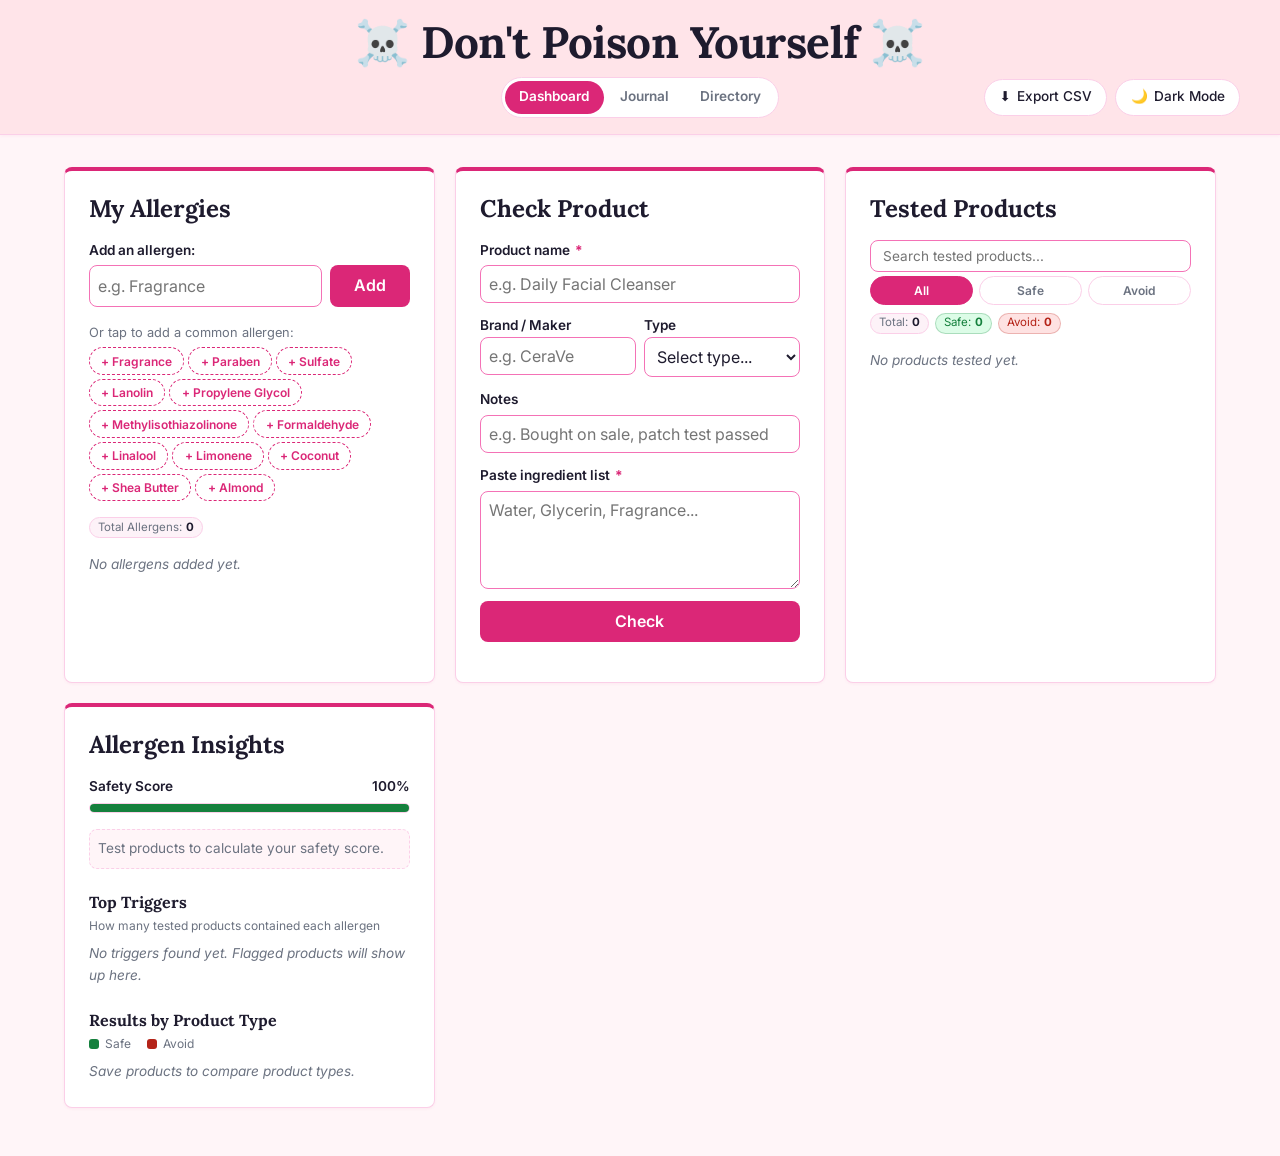
==== projects/project-zed/index.html @ 70ddedae "Added Project Zed to projects folder" ====
<!DOCTYPE html>
<html lang="en">
<head>
    <meta charset="UTF-8">
    <meta name="viewport" content="width=device-width, initial-scale=1.0">
    <title>☠️ Don't Poison Yourself ☠️ | Allergen Dashboard</title>
    <link rel="stylesheet" href="css/styles.css">
</head>
<body>
    <a href="#main-content" class="skip-link">Skip to content</a>

        <!-- Header & Navigation -->
    <header class="dashboard-header">
        <div class="header-content">
            <h1>
                <span aria-hidden="true">☠️</span> Don't Poison Yourself
                <span class="title-skull-end" aria-hidden="true">☠️</span>
            </h1>

            <div class="header-actions">
                <button type="button" id="export-btn" class="header-btn" aria-label="Export your data as a CSV file">
                    <span aria-hidden="true">⬇</span>
                    <span class="btn-text">Export CSV</span>
                </button>
                <button type="button" id="theme-toggle" class="header-btn" aria-label="Toggle dark mode">
                    <span class="show-when-light" aria-hidden="true">🌙</span>
                    <span class="show-when-dark" aria-hidden="true">☀️</span>
                    <span class="btn-text show-when-light">Dark Mode</span>
                    <span class="btn-text show-when-dark">Light Mode</span>
                </button>
            </div>

            <nav class="nav-links" aria-label="Pages">
                <a href="index.html" class="nav-link">Dashboard</a>
                <a href="journal.html" class="nav-link">Journal</a>
                <a href="directory.html" class="nav-link">Directory</a>
            </nav>
        </div>
    </header>
    
    <!-- Main Dashboard Container -->
    <main id="main-content" class="dashboard-grid">

        <!-- Widget 1: My Allergies -->
        <section class="widget">
            <h2>My Allergies</h2>
            <form id="allergen-form">
                <label for="allergen-input">Add an allergen:</label>
                <div class="input-row">
                    <input type="text" id="allergen-input" placeholder="e.g. Fragrance" required>
                    <button type="submit">Add</button>
                </div>
            </form>
            <p class="quick-add-label">Or tap to add a common allergen:</p>
            <div id="quick-add-list"></div>
            <div id="allergen-stats"></div>
            <ul id="allergen-list"></ul>
        </section>

        <!-- Widget 2: Check Product -->
        <section class="widget">
            <h2>Check Product</h2>
            <form id="checker-form">
                <label for="product-name">Product name <span class="required-star">*</span></label>
                <input type="text" id="product-name" placeholder="e.g. Daily Facial Cleanser" required>

                <div class="form-row">
                    <div class="form-group">
                        <label for="product-brand">Brand / Maker</label>
                        <input type="text" id="product-brand" placeholder="e.g. CeraVe">
                    </div>
                    <div class="form-group">
                        <label for="product-category">Type</label>
                        <select id="product-category">
                            <option value="">Select type...</option>
                            <option value="Skincare">Skincare</option>
                            <option value="Haircare">Haircare</option>
                            <option value="Body & Soap">Body & Soap</option>
                            <option value="Makeup">Makeup</option>
                            <option value="Household">Household</option>
                            <option value="Other">Other</option>
                        </select>
                    </div>
                </div>

                <label for="product-notes">Notes</label>
                <input type="text" id="product-notes" placeholder="e.g. Bought on sale, patch test passed">

                <label for="ingredients-input">Paste ingredient list <span class="required-star">*</span></label>
                <textarea id="ingredients-input" rows="4" placeholder="Water, Glycerin, Fragrance..." required></textarea>

                <button type="submit">Check</button>
            </form>
            <div id="checker-result"></div>
        </section>

        <!-- Widget 3: Tested Products -->
        <section class="widget">
            <h2>Tested Products</h2>

            <!-- Search & Filter Controls -->
            <div class="history-controls">
                <input type="text" id="history-search" placeholder="Search tested products...">
                <div class="filter-btn-group">
                    <button type="button" class="filter-btn active" data-filter="all">All</button>
                    <button type="button" class="filter-btn filter-safe-btn" data-filter="safe">Safe</button>
                    <button type="button" class="filter-btn filter-avoid-btn" data-filter="avoid">Avoid</button>
                </div>
            </div>

            <!-- Stats Row -->
            <div id="history-stats"></div>

            <!-- Tested Products List -->
            <ul id="history-list"></ul>
        </section>

        <!-- Widget 4: Allergen Insights -->
        <section class="widget" id="insights-widget">
            <h2>Allergen Insights</h2>
            <div class="safety-gauge-container">
                <div class="safety-gauge-header">
                    <span>Safety Score</span>
                    <span id="safety-percent">100%</span>
                </div>
                <div class="gauge-track">
                    <div id="gauge-bar" class="gauge-fill"></div>
                </div>
            </div>
            <div class="insights-summary">
                <p id="top-trigger-text">No trigger ingredients found yet.</p>
            </div>

            <!-- Chart 1: which allergens show up most -->
            <h3 class="chart-title">Top Triggers</h3>
            <p class="chart-subtitle">How many tested products contained each allergen</p>
            <div id="trigger-chart" class="bar-chart"></div>

            <!-- Chart 2: safe vs avoid for each product type -->
            <h3 class="chart-title">Results by Product Type</h3>
            <div class="chart-legend" aria-hidden="true">
                <span><span class="legend-swatch swatch-safe"></span>Safe</span>
                <span><span class="legend-swatch swatch-avoid"></span>Avoid</span>
            </div>
            <div id="category-chart" class="bar-chart"></div>
        </section>

    </main>

    <script src="js/app.js"></script>
</body>
</html>
---- projects/project-zed/css/styles.css ----
@import url('https://fonts.googleapis.com/css2?family=Inter:wght@400;500;600&family=Lora:wght@400;700&display=swap');

/* =========================================================
   1. RESET
   ========================================================= */
*,
*::before,
*::after {
    box-sizing: border-box;
    margin: 0;
    padding: 0;
}

img {
    max-width: 100%;
    height: auto;
    display: block;
}

/* =========================================================
   2. DESIGN TOKENS
   ========================================================= */
:root {
    /* Pink palette */
    --color-accent: #db2777;
    --color-accent-hover: #be185d;
    --color-accent-light: #fdf2f8;
    --color-accent-border: #fbcfe8;
    --color-danger: #b42318;
    --color-danger-bg: #fee2e2;
    --color-safe: #15803d;
    --color-safe-bg: #dcfce7;
    --color-warning: #eab308;
    --color-text: #1e1b2e;
    --color-muted: #6b7280;
    --color-border: #f472b6;
    --color-bg: #fff5f8;
    --color-surface: #ffffff;
    --color-header-bg: #ffe4e9;

    --radius-md: 8px;
    --radius-pill: 9999px;

    --shadow-sm: 0 1px 3px rgba(219, 39, 119, 0.06);

    --space-xs: 0.25rem;
    --space-sm: 0.5rem;
    --space-md: 1rem;
    --space-lg: 1.5rem;
    --space-xl: 2rem;

    --font-stack: 'Inter', system-ui, -apple-system, sans-serif;
    --font-serif: 'Lora', Georgia, serif;
    --text-base: 1rem;
    --leading-body: 1.6;
    --leading-heading: 1.2;
}

body.theme-dark {
    --color-bg: #141a26;
    --color-surface: #1f2937;
    --color-header-bg: #1a2234;
    --color-text: #f7fafc;
    --color-muted: #a9b4c4;
    --color-border: #2c3648;
    --color-accent: #c9a9f0;
    --color-accent-hover: #b48ee8;
    --color-accent-border: #3b4252;
    --color-accent-light: #2c3648;
    --color-danger: #f97066;
    --color-danger-bg: #3f1d24;
    --color-safe: #86efac;
    --color-safe-bg: #143527;
    --shadow-sm: 0 2px 8px rgba(0, 0, 0, 0.3);
}

/* =========================================================
   3. BASE ELEMENT STYLES
   ========================================================= */
body {
    background-color: var(--color-bg);
    color: var(--color-text);
    font-family: var(--font-stack);
    font-size: var(--text-base);
    line-height: var(--leading-body);
}

h1, h2, h3, h4 {
    font-family: var(--font-serif);
    color: var(--color-text);
    line-height: var(--leading-heading);
}

p {
    margin-bottom: var(--space-md);
}

p:last-child {
    margin-bottom: 0;
}

a {
    color: var(--color-accent);
    text-decoration: none;
}

a:hover {
    text-decoration: underline;
}

:focus-visible {
    outline: 2px solid var(--color-accent);
    outline-offset: 2px;
}

/* Hidden above the page until someone presses Tab (fully off-screen so no sliver shows) */
.skip-link {
    position: absolute;
    top: -100px;
    left: 0;
    background: var(--color-accent);
    color: var(--color-surface);
    padding: 8px 16px;
    z-index: 100;
}

.skip-link:focus {
    top: 0;
}

/* =========================================================
   4. HEADER
   ========================================================= */
.dashboard-header {
    background-color: var(--color-header-bg);
    border-bottom: 1px solid var(--color-accent-border);
    padding: var(--space-md) var(--space-lg);
    margin-bottom: var(--space-xl);
    box-shadow: var(--shadow-sm);
}

/* Title centered on top; page tabs centered underneath, buttons on the right */
.header-content {
    max-width: 1200px;
    margin: 0 auto;
    display: grid;
    grid-template-columns: 1fr auto 1fr;
    grid-template-areas:
        "title title title"
        ".     nav   actions";
    align-items: center;
    gap: var(--space-sm) var(--space-md);
}

.dashboard-header h1 {
    grid-area: title;
    text-align: center;
    font-size: clamp(1.75rem, 4vw, 2.75rem);  /* big on laptops, a bit smaller on tablets */
    font-weight: 700;
    letter-spacing: -0.5px;
}

/* Page tabs: one pill-shaped bar, the current page filled in */
.nav-links {
    grid-area: nav;
    display: flex;
    gap: 2px;
    padding: 3px;
    background-color: var(--color-surface);
    border: 1px solid var(--color-accent-border);
    border-radius: var(--radius-pill);
}

.nav-link {
    font-size: 0.85rem;
    font-weight: 600;
    color: var(--color-muted);
    padding: 0.35rem 0.9rem;
    border-radius: var(--radius-pill);
    text-align: center;
    white-space: nowrap;
    transition: background-color 0.2s ease, color 0.2s ease;
}

.nav-link:hover {
    color: var(--color-accent);
    background-color: var(--color-accent-light);
    text-decoration: none;
}

.nav-link.active,
.nav-link.active:hover {
    color: var(--color-surface);
    background-color: var(--color-accent);
}

/* Export + Dark Mode buttons */
.header-actions {
    grid-area: actions;
    justify-self: end;
    display: flex;
    gap: var(--space-sm);
}

button.header-btn {
    display: inline-flex;
    align-items: center;
    justify-content: center;
    gap: 6px;
    background-color: var(--color-surface);
    color: var(--color-text);
    border: 1px solid var(--color-accent-border);
    padding: 0.4rem 0.9rem;
    font-size: 0.85rem;
    font-weight: 500;
    border-radius: var(--radius-pill);
    white-space: nowrap;
}

button.header-btn:hover {
    background-color: var(--color-accent-light);
    border-color: var(--color-accent);
}

/* Dark mode button shows 🌙 "Dark Mode" in light mode, ☀️ "Light Mode" in dark mode */
.show-when-dark {
    display: none;
}

body.theme-dark .show-when-dark {
    display: inline;
}

body.theme-dark .show-when-light {
    display: none;
}

/* Tablets and phones: tabs on the left, round icon buttons on the right */
@media (max-width: 1000px) {
    .dashboard-header {
        padding: var(--space-md);
        margin-bottom: var(--space-lg);
    }

    .header-content {
        grid-template-columns: 1fr auto;
        grid-template-areas:
            "title title"
            "nav   actions";
    }

    .nav-links {
        justify-self: start;
    }

    .btn-text,
    body.theme-dark .btn-text {
        display: none;
    }

    .dashboard-header h1 {
        font-size: 1.6rem;
    }

    .nav-link {
        padding: 0.35rem 0.5rem;
    }

    button.header-btn {
        width: 38px;
        height: 38px;
        padding: 0;
        font-size: 1rem;
    }
}

/* Very small phones: squeeze the title, tabs and buttons a little more */
@media (max-width: 360px) {
    .dashboard-header h1 {
        font-size: 1.3rem;
    }

    .nav-link {
        font-size: 0.75rem;
        padding: 0.3rem 0.4rem;
    }

    .header-actions {
        gap: var(--space-xs);
    }

    button.header-btn {
        width: 34px;
        height: 34px;
    }
}

/* =========================================================
   5. DASHBOARD LAYOUT & WIDGET CARDS
   ========================================================= */
.dashboard-grid {
    max-width: 1200px;
    margin: 0 auto 3rem;
    padding: 0 var(--space-lg);
    display: grid;
    grid-template-columns: repeat(auto-fit, minmax(300px, 1fr));
    gap: 20px;
}

.widget {
    display: flex;
    flex-direction: column;
    padding: var(--space-lg);
    background-color: var(--color-surface);
    border: 1px solid var(--color-accent-border);
    border-top: 4px solid var(--color-accent);
    border-radius: var(--radius-md);
    box-shadow: var(--shadow-sm);
    transition: transform 0.2s ease;
}

.widget:hover {
    transform: translateY(-2px);
}

.widget h2 {
    margin-bottom: var(--space-md);
}

.empty-state {
    color: var(--color-muted);
    font-style: italic;
    font-size: 0.85rem;
}

/* =========================================================
   6. FORMS & INPUTS
   ========================================================= */
form {
    display: flex;
    flex-direction: column;
    gap: var(--space-xs);
    margin-bottom: var(--space-md);
}

label {
    font-size: 0.85rem;
    font-weight: 600;
    color: var(--color-text);
}

.required-star {
    color: var(--color-accent);
    font-weight: 700;
    margin-left: 2px;
}

input[type="text"],
input[type="date"],
textarea,
select {
    width: 100%;
    padding: var(--space-sm);
    border: 1px solid var(--color-border);
    border-radius: var(--radius-md);
    background-color: var(--color-surface);
    color: var(--color-text);
    font-family: inherit;
    font-size: var(--text-base);
    margin-bottom: var(--space-sm);
}

select {
    cursor: pointer;
}

.input-row {
    display: flex;
    gap: var(--space-sm);
}

.input-row input {
    margin-bottom: 0;
}

/* Two fields side by side */
.form-row {
    display: flex;
    gap: var(--space-sm);
}

.form-group {
    flex: 1;
    display: flex;
    flex-direction: column;
}

/* =========================================================
   7. BUTTONS
   ========================================================= */
button {
    font: inherit;
    font-weight: 600;
    padding: var(--space-sm) var(--space-lg);
    border: none;
    border-radius: var(--radius-md);
    cursor: pointer;
    background-color: var(--color-accent);
    color: #ffffff;
    transition: background-color 0.2s ease;
}

button:hover {
    background-color: var(--color-accent-hover);
}

button:disabled {
    opacity: 0.5;
    cursor: not-allowed;
}

/* Small text-style delete button (tags & history) */
button.delete-btn {
    background: transparent;
    color: var(--color-muted);
    font-size: 0.75rem;
    font-weight: 500;
    padding: 2px 6px;
}

button.delete-btn:hover {
    color: var(--color-danger);
    text-decoration: underline;
}

/* =========================================================
   8. MY ALLERGIES (TAGS + QUICK-ADD)
   ========================================================= */
#allergen-list {
    list-style: none;
    display: flex;
    flex-wrap: wrap;
    gap: var(--space-xs);
    margin-top: var(--space-sm);
}

.allergen-tag {
    display: inline-flex;
    align-items: center;
    background-color: var(--color-accent-light);
    border: 1px solid var(--color-accent-border);
    padding: 0.2rem 0.6rem;
    border-radius: var(--radius-pill);
    font-size: 0.85rem;
    color: var(--color-text);
}

.allergen-tag button.delete-btn {
    font-size: 1.1rem;
    margin-left: 0.25rem;
    padding: 0;
    color: var(--color-danger);
    line-height: 1;
}

.quick-add-label {
    font-size: 0.8rem;
    font-weight: 400;
    color: var(--color-muted);
    margin-bottom: var(--space-xs);
}

#quick-add-list {
    display: flex;
    flex-wrap: wrap;
    gap: var(--space-xs);
    margin-bottom: var(--space-md);
}

button.quick-add-btn {
    background-color: var(--color-surface);
    color: var(--color-accent);
    border: 1px dashed var(--color-accent);
    border-radius: var(--radius-pill);
    padding: 0.2rem 0.7rem;
    font-size: 0.75rem;
}

button.quick-add-btn:hover {
    background-color: var(--color-accent-light);
}

button.quick-add-btn.added {
    background-color: var(--color-accent-light);
    color: var(--color-muted);
    border-style: solid;
    border-color: var(--color-accent-border);
    cursor: default;
}

/* =========================================================
   9. STATS PILLS
   ========================================================= */
.stats-row {
    display: flex;
    flex-wrap: wrap;
    align-items: center;
    gap: 0.35rem;
    margin-bottom: var(--space-sm);
}

.stat-pill {
    display: inline-flex;
    align-items: center;
    gap: 0.25rem;
    font-size: 0.72rem;
    line-height: 1.2;
    color: var(--color-muted);
    background-color: var(--color-accent-light);
    border: 1px solid var(--color-accent-border);
    padding: 0.15rem 0.5rem;
    border-radius: var(--radius-pill);
}

.stat-pill strong {
    color: var(--color-text);
}

.stat-pill.stat-safe {
    background-color: var(--color-safe-bg);
    color: var(--color-safe);
    border-color: rgba(21, 128, 61, 0.25);
}

.stat-pill.stat-avoid {
    background-color: var(--color-danger-bg);
    color: var(--color-danger);
    border-color: rgba(180, 35, 24, 0.25);
}

.stat-pill.stat-safe strong,
.stat-pill.stat-avoid strong {
    color: inherit;
}

/* =========================================================
   10. CHECK PRODUCT RESULTS
   ========================================================= */
.result-alert {
    display: flex;
    flex-direction: column;
    gap: var(--space-sm);
    padding: var(--space-md);
    margin-top: var(--space-md);
    border-radius: var(--radius-md);
}

.result-alert button {
    align-self: flex-start;
}

.alert-safe {
    background-color: var(--color-safe-bg);
    border: 1px solid var(--color-safe);
    color: var(--color-safe);
}

.alert-danger {
    background-color: var(--color-danger-bg);
    border: 1px solid var(--color-danger);
    color: var(--color-danger);
}

.alert-warning {
    background-color: var(--color-accent-light);
    border: 1px solid var(--color-accent-border);
    color: var(--color-text);
}

/* Ingredient breakdown: every ingredient as a chip, flagged ones in red */
.ingredient-breakdown {
    display: flex;
    flex-wrap: wrap;
    gap: var(--space-xs);
}

.ingredient-chip {
    font-size: 0.75rem;
    padding: 0.1rem 0.5rem;
    border-radius: var(--radius-pill);
    background-color: var(--color-surface);
    color: var(--color-muted);
    border: 1px solid var(--color-accent-border);
}

.ingredient-chip.ingredient-flagged {
    background-color: var(--color-danger);
    border-color: var(--color-danger);
    color: var(--color-surface);
    font-weight: 600;
}

/* =========================================================
   11. TESTED PRODUCTS (SEARCH, FILTERS, LIST)
   ========================================================= */
.history-controls {
    display: flex;
    flex-direction: column;
    gap: var(--space-xs);
    margin-bottom: var(--space-sm);
}

#history-search {
    margin-bottom: 0;
    font-size: 0.85rem;
    padding: 0.45rem 0.75rem;
}

.filter-btn-group {
    display: flex;
    gap: 0.35rem;
}

button.filter-btn {
    flex: 1;
    background: transparent;
    color: var(--color-muted);
    border: 1px solid var(--color-accent-border);
    border-radius: var(--radius-pill);
    padding: 0.25rem 0.5rem;
    font-size: 0.75rem;
    transition: all 0.2s ease;
}

button.filter-btn:hover {
    background: var(--color-accent-light);
    color: var(--color-text);
}

button.filter-btn.active {
    background-color: var(--color-accent);
    border-color: var(--color-accent);
    color: #ffffff;
}

button.filter-btn.filter-safe-btn.active {
    background-color: var(--color-safe);
    border-color: var(--color-safe);
}

button.filter-btn.filter-avoid-btn.active {
    background-color: var(--color-danger);
    border-color: var(--color-danger);
}

#history-list {
    list-style: none;
    display: flex;
    flex-direction: column;
    gap: var(--space-sm);
    margin-top: var(--space-sm);
}

.history-item {
    display: flex;
    justify-content: space-between;
    align-items: flex-start;
    gap: 0.75rem;
    padding: var(--space-sm) var(--space-md);
    border: 1px solid var(--color-accent-border);
    border-radius: var(--radius-md);
    background-color: var(--color-surface);
}

.history-info {
    flex: 1;
    display: flex;
    flex-direction: column;
    gap: 4px;
}

.history-header {
    display: flex;
    flex-wrap: wrap;
    justify-content: space-between;
    align-items: center;
    gap: 0.35rem;
}

.history-brand {
    color: var(--color-muted);
    font-size: 0.85rem;
    font-weight: 500;
}

.history-notes {
    font-size: 0.8rem;
    color: var(--color-muted);
    font-style: italic;
}

.category-badge {
    display: inline-block;
    font-size: 0.68rem;
    font-weight: 600;
    text-transform: uppercase;
    background-color: var(--color-accent-light);
    color: var(--color-accent);
    border: 1px solid var(--color-accent-border);
    padding: 1px 6px;
    border-radius: var(--radius-pill);
    margin-left: 4px;
    vertical-align: middle;
}

.badge-safe {
    color: var(--color-safe);
    font-weight: 600;
}

.badge-danger {
    color: var(--color-danger);
    font-weight: 600;
}

/* =========================================================
   12. ALLERGEN INSIGHTS (SAFETY METER)
   ========================================================= */
.safety-gauge-container {
    margin-bottom: var(--space-md);
}

.safety-gauge-header {
    display: flex;
    justify-content: space-between;
    font-size: 0.85rem;
    font-weight: 600;
    margin-bottom: 0.35rem;
}

.gauge-track {
    width: 100%;
    height: 10px;
    background-color: var(--color-accent-light);
    border: 1px solid var(--color-accent-border);
    border-radius: var(--radius-pill);
    overflow: hidden;
}

.gauge-fill {
    height: 100%;
    width: 100%;
    background-color: var(--color-safe);
    transition: width 0.4s ease, background-color 0.4s ease;
}

.insights-summary {
    font-size: 0.85rem;
    color: var(--color-muted);
    background-color: var(--color-bg);
    padding: var(--space-sm);
    border-radius: var(--radius-md);
    border: 1px dashed var(--color-accent-border);
}

/* =========================================================
   13. INSIGHTS CHARTS
   ========================================================= */
.chart-title {
    font-size: 1rem;
    margin-top: var(--space-lg);
    margin-bottom: var(--space-xs);
}

.chart-subtitle {
    font-size: 0.75rem;
    color: var(--color-muted);
    margin-bottom: var(--space-sm);
}

.chart-legend {
    display: flex;
    gap: var(--space-md);
    font-size: 0.75rem;
    color: var(--color-muted);
    margin-bottom: var(--space-sm);
}

.chart-legend > span {
    display: inline-flex;
    align-items: center;
    gap: 6px;
}

.legend-swatch {
    width: 10px;
    height: 10px;
    border-radius: 3px;
}

.swatch-safe  { background-color: var(--color-safe); }
.swatch-avoid { background-color: var(--color-danger); }

.bar-chart {
    display: flex;
    flex-direction: column;
    gap: var(--space-sm);
}

/* One row = label | bar | number */
.bar-row {
    display: grid;
    grid-template-columns: minmax(70px, 30%) 1fr auto;
    align-items: center;
    gap: var(--space-sm);
    font-size: 0.8rem;
}

.bar-label {
    color: var(--color-text);
    overflow: hidden;
    text-overflow: ellipsis;
    white-space: nowrap;
}

.bar-value {
    color: var(--color-muted);
    font-variant-numeric: tabular-nums;
    white-space: nowrap;
}

.bar-track {
    height: 12px;
    background-color: var(--color-accent-light);
    border-radius: 4px;
    overflow: hidden;
}

.bar-fill {
    height: 100%;
    background-color: var(--color-accent);
    border-radius: 0 4px 4px 0;
    transition: width 0.4s ease;
}

/* Stacked bar: safe + avoid side by side with a small gap */
.bar-track-stacked {
    display: flex;
    gap: 2px;
    background-color: transparent;
}

.bar-track-stacked .bar-fill {
    border-radius: 4px;
}

.bar-safe  { background-color: var(--color-safe); }
.bar-avoid { background-color: var(--color-danger); }

.bar-row:hover .bar-fill {
    filter: brightness(1.1);
}

/* =========================================================
   14. REACTION JOURNAL, RE-CHECK & PATCH TESTS
   ========================================================= */
.page-intro {
    font-size: 0.85rem;
    color: var(--color-muted);
}

.chart-title-first {
    margin-top: 0;
}

#reaction-list {
    list-style: none;
    display: flex;
    flex-direction: column;
    gap: var(--space-sm);
    margin-bottom: var(--space-sm);
}

.severity-badge {
    font-size: 0.7rem;
    font-weight: 700;
    padding: 2px 8px;
    border-radius: var(--radius-pill);
    white-space: nowrap;
}

.sev-low {
    background-color: var(--color-accent-light);
    color: var(--color-accent);
    border: 1px solid var(--color-accent-border);
}

.sev-medium {
    background-color: #fef3c7;
    color: #92400e;
    border: 1px solid rgba(146, 64, 14, 0.25);
}

.sev-high {
    background-color: var(--color-danger-bg);
    color: var(--color-danger);
    border: 1px solid rgba(180, 35, 24, 0.25);
}

body.theme-dark .sev-medium {
    background-color: #3a2e12;
    color: #fcd34d;
}

/* Message under My Allergies after saved products are re-checked */
.recheck-notice {
    display: flex;
    flex-direction: column;
    gap: 2px;
    margin-top: var(--space-md);
    padding: var(--space-sm) var(--space-md);
    font-size: 0.8rem;
    background-color: var(--color-accent-light);
    border: 1px solid var(--color-accent-border);
    border-left: 4px solid var(--color-accent);
    border-radius: var(--radius-md);
}

/* "Patch test passed / failed" label in the Tested Products list */
.patch-badge {
    font-size: 0.75rem;
    font-weight: 600;
}

/* Patch test tracker */
#patch-list {
    list-style: none;
    display: flex;
    flex-direction: column;
    gap: var(--space-sm);
}

.patch-status {
    font-size: 0.7rem;
    font-weight: 700;
    padding: 2px 8px;
    border-radius: var(--radius-pill);
    white-space: nowrap;
}

.patch-running {
    background-color: var(--color-accent-light);
    color: var(--color-accent);
    border: 1px solid var(--color-accent-border);
}

.patch-ready {
    background-color: #fef3c7;
    color: #92400e;
}

body.theme-dark .patch-ready {
    background-color: #3a2e12;
    color: #fcd34d;
}

.patch-passed {
    background-color: var(--color-safe-bg);
    color: var(--color-safe);
}

.patch-failed {
    background-color: var(--color-danger-bg);
    color: var(--color-danger);
}

.patch-badge.patch-passed,
.patch-badge.patch-failed {
    background: none;
}

.patch-progress {
    height: 8px;
    margin: var(--space-xs) 0;
    background-color: var(--color-accent-light);
    border-radius: var(--radius-pill);
    overflow: hidden;
}

.patch-progress-fill {
    height: 100%;
    background-color: var(--color-accent);
    border-radius: var(--radius-pill);
    transition: width 0.4s ease;
}

.patch-question {
    font-size: 0.8rem;
    color: var(--color-muted);
    margin-bottom: var(--space-xs);
}

.patch-actions {
    display: flex;
    gap: var(--space-xs);
}

button.patch-btn {
    flex: 1;
    font-size: 0.75rem;
    padding: 0.3rem 0.4rem;
    border-radius: var(--radius-pill);
    white-space: nowrap;
}

button.patch-btn-pass {
    background-color: var(--color-safe-bg);
    color: var(--color-safe);
    border: 1px solid var(--color-safe);
}

button.patch-btn-fail {
    background-color: var(--color-danger-bg);
    color: var(--color-danger);
    border: 1px solid var(--color-danger);
}

button.patch-btn-pass:hover,
button.patch-btn-fail:hover {
    filter: brightness(0.95);
}

button.patch-btn-pass:hover {
    background-color: var(--color-safe-bg);
}

button.patch-btn-fail:hover {
    background-color: var(--color-danger-bg);
}

.patch-log-link {
    font-size: 0.8rem;
    font-weight: 600;
}

/* =========================================================
   15. ALLERGEN DIRECTORY PAGE
   ========================================================= */
.directory-page {
    max-width: 1200px;
    margin: 0 auto 3rem;
    padding: 0 var(--space-lg);
}

.directory-intro {
    display: flex;
    flex-wrap: wrap;
    justify-content: space-between;
    align-items: flex-end;
    gap: var(--space-md);
    margin-bottom: var(--space-lg);
}

.directory-intro h2 {
    font-size: 1.75rem;
    margin-bottom: var(--space-xs);
}

#directory-search {
    max-width: 320px;
    margin-bottom: 0;
}

/* Hidden on screen but still read by screen readers */
.visually-hidden {
    position: absolute;
    width: 1px;
    height: 1px;
    overflow: hidden;
    clip: rect(0 0 0 0);
    white-space: nowrap;
}

.directory-grid {
    display: grid;
    grid-template-columns: repeat(auto-fill, minmax(280px, 1fr));
    gap: 20px;
    align-items: start;
}

.allergen-card {
    display: flex;
    flex-direction: column;
    gap: var(--space-sm);
    padding: var(--space-lg);
    background-color: var(--color-surface);
    border: 1px solid var(--color-accent-border);
    border-top: 4px solid var(--color-accent);
    border-radius: var(--radius-md);
    box-shadow: var(--shadow-sm);
}

.card-header {
    display: flex;
    justify-content: space-between;
    align-items: flex-start;
    gap: var(--space-sm);
}

.card-header h3 {
    font-size: 1.25rem;
}

.found-badge {
    font-size: 0.7rem;
    font-weight: 700;
    padding: 2px 8px;
    border-radius: var(--radius-pill);
    white-space: nowrap;
}

.found-yes {
    background-color: var(--color-danger-bg);
    color: var(--color-danger);
}

.found-no {
    background-color: var(--color-safe-bg);
    color: var(--color-safe);
}

.card-about {
    font-size: 0.85rem;
    color: var(--color-text);
    margin-bottom: 0;
}

.card-label {
    display: block;
    font-size: 0.7rem;
    font-weight: 700;
    text-transform: uppercase;
    letter-spacing: 0.04em;
    color: var(--color-muted);
    margin-bottom: 2px;
}

.card-text {
    font-size: 0.85rem;
    margin-bottom: 0;
}

.card-muted {
    color: var(--color-muted);
    font-style: italic;
}

.name-chips {
    display: flex;
    flex-wrap: wrap;
    gap: var(--space-xs);
}

.name-chip {
    font-size: 0.75rem;
    padding: 0.1rem 0.55rem;
    border-radius: var(--radius-pill);
    background-color: var(--color-accent-light);
    color: var(--color-accent);
    border: 1px solid var(--color-accent-border);
}

.card-footer {
    border-top: 1px dashed var(--color-accent-border);
    padding-top: var(--space-sm);
    margin-top: var(--space-xs);
}

.card-products {
    list-style: none;
    font-size: 0.85rem;
    color: var(--color-danger);
    display: flex;
    flex-direction: column;
    gap: 2px;
}

.directory-empty {
    grid-column: 1 / -1;
    text-align: center;
    padding: var(--space-xl);
    background-color: var(--color-surface);
    border: 1px dashed var(--color-accent-border);
    border-radius: var(--radius-md);
    color: var(--color-muted);
}

.directory-empty-link {
    font-weight: 600;
}

/* =========================================================
   16. RESPONSIVE
   ========================================================= */
@media (max-width: 768px) {
    .dashboard-grid {
        grid-template-columns: 1fr;
    }

    .directory-page {
        padding: 0 var(--space-md);
    }

    #directory-search {
        max-width: none;
    }

    .form-row {
        flex-direction: column;
        gap: 0;
    }
}
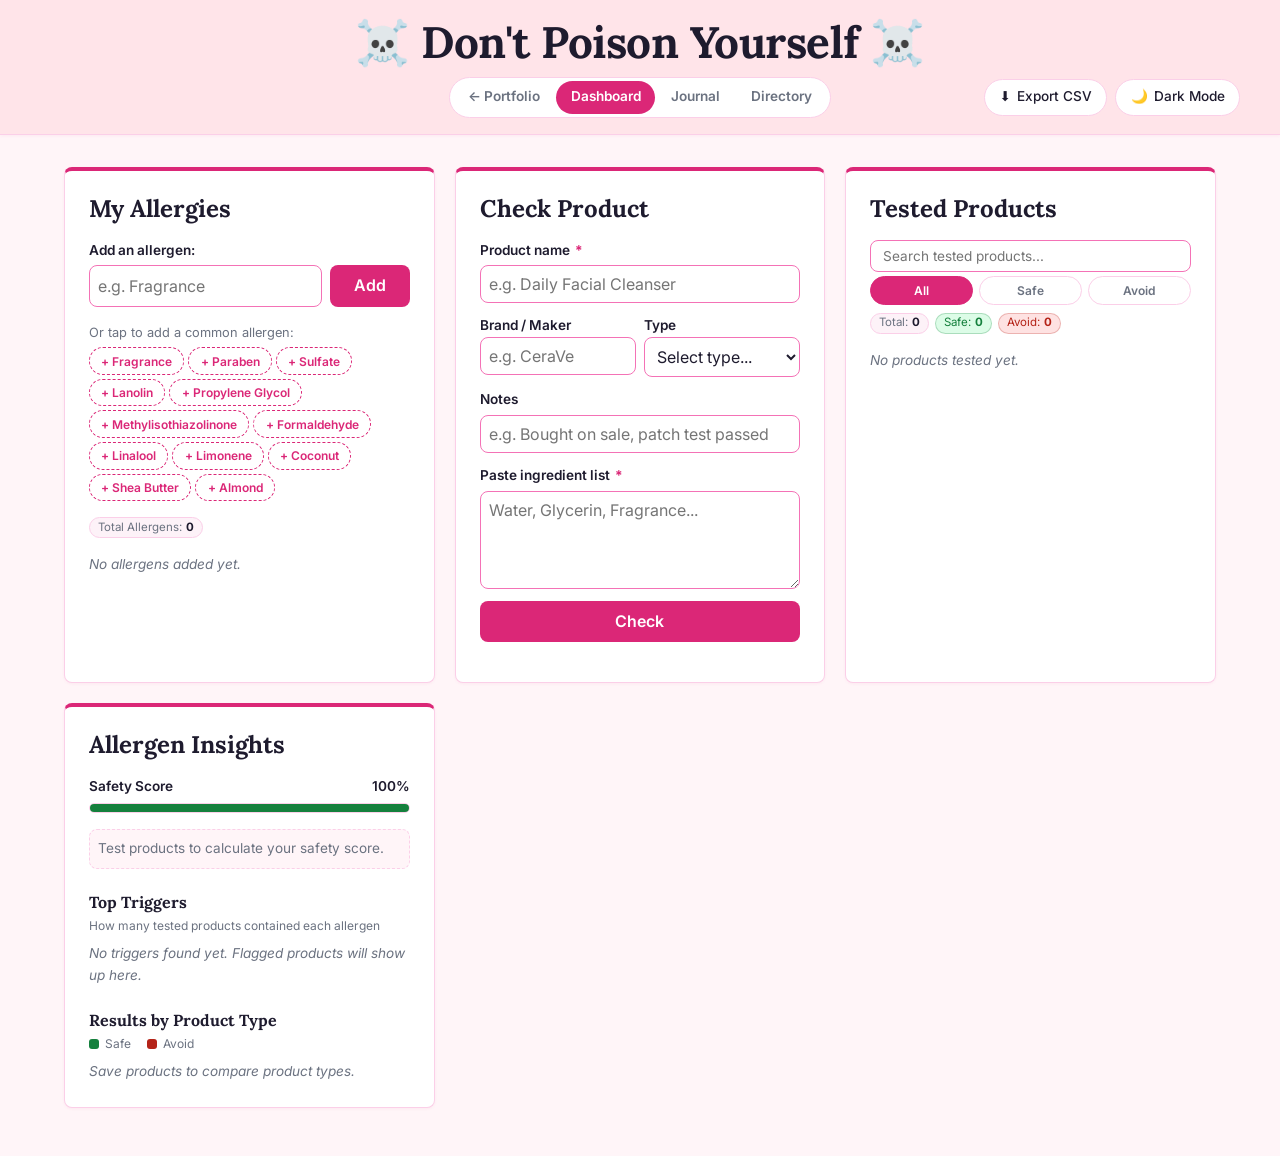
==== commit fe73ffb0: "Integration of Project 3 and Project Zed into layout" ====
--- a/projects/project-zed/index.html
+++ b/projects/project-zed/index.html
@@ -31,6 +31,7 @@
             </div>
 
             <nav class="nav-links" aria-label="Pages">
+                <a href="../../index.html" class="nav-link">&larr; Portfolio</a>
                 <a href="index.html" class="nav-link">Dashboard</a>
                 <a href="journal.html" class="nav-link">Journal</a>
                 <a href="directory.html" class="nav-link">Directory</a>
